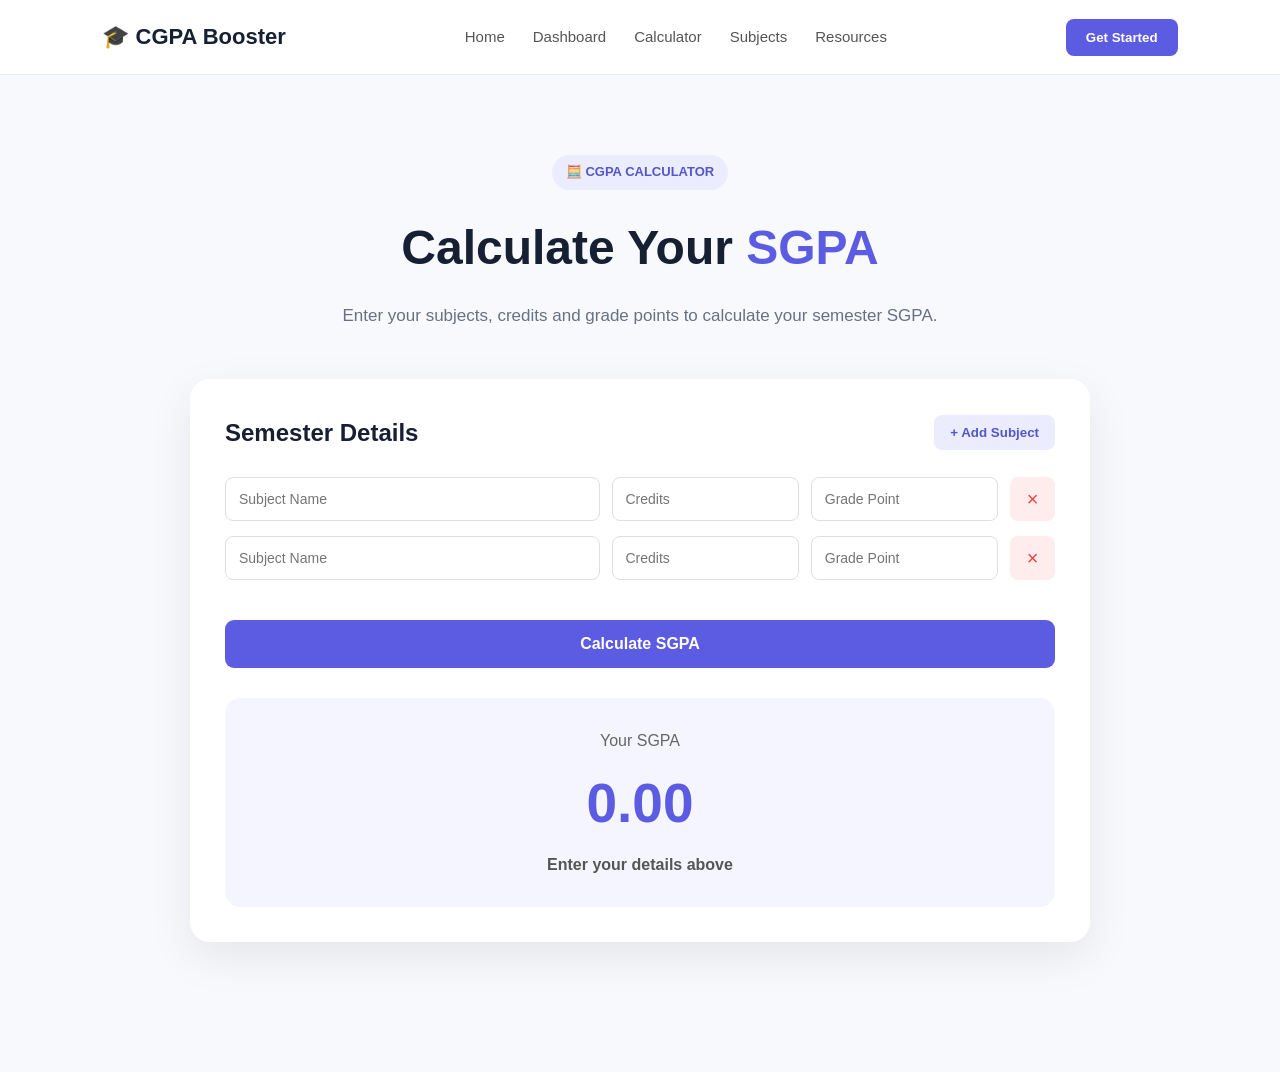
==== calculator.html @ f1c22b61 "commit changes" ====
<!DOCTYPE html>
<html lang="en">

<head>
    <meta charset="UTF-8">
    <meta name="viewport" content="width=device-width, initial-scale=1.0">

    <title>CGPA Calculator | CGPA Booster</title>

    <link rel="stylesheet" href="css/style.css">
</head>

<body>

    <!-- Navbar -->

    <header class="navbar">

        <div class="logo">
            🎓 CGPA Booster
        </div>

        <nav>
            <a href="index.html">Home</a>
            <a href="dashboard.html">Dashboard</a>
            <a href="calculator.html">Calculator</a>
            <a href="subjects.html">Subjects</a>
            <a href="resources.html">Resources</a>
        </nav>

        <button class="login-btn">
            Get Started
        </button>

    </header>


    <!-- Calculator Section -->

    <section class="calculator-section">

        <div class="calculator-heading">

            <span class="tag">
                🧮 CGPA CALCULATOR
            </span>

            <h1>
                Calculate Your
                <span>SGPA</span>
            </h1>

            <p>
                Enter your subjects, credits and grade points
                to calculate your semester SGPA.
            </p>

        </div>


        <!-- Calculator Card -->

        <div class="calculator-card">

            <div class="input-header">

                <h2>Semester Details</h2>

                <button id="addSubject">
                    + Add Subject
                </button>

            </div>


            <!-- Subjects -->

            <div id="subjectsContainer">

                <div class="subject-row">

                    <input
                        type="text"
                        placeholder="Subject Name"
                        class="subject-name"
                    >

                    <input
                        type="number"
                        placeholder="Credits"
                        class="credits"
                        min="1"
                        max="10"
                    >

                    <input
                        type="number"
                        placeholder="Grade Point"
                        class="grade"
                        min="0"
                        max="10"
                    >

                    <button class="remove-btn">
                        ×
                    </button>

                </div>


                <div class="subject-row">

                    <input
                        type="text"
                        placeholder="Subject Name"
                        class="subject-name"
                    >

                    <input
                        type="number"
                        placeholder="Credits"
                        class="credits"
                        min="1"
                        max="10"
                    >

                    <input
                        type="number"
                        placeholder="Grade Point"
                        class="grade"
                        min="0"
                        max="10"
                    >

                    <button class="remove-btn">
                        ×
                    </button>

                </div>

            </div>


            <!-- Calculate Button -->

            <button
                class="calculate-btn"
                id="calculateBtn"
            >
                Calculate SGPA
            </button>


            <!-- Result -->

            <div
                class="result-box"
                id="resultBox"
            >

                <p>Your SGPA</p>

                <h2 id="sgpaResult">
                    0.00
                </h2>

                <span id="performanceText">
                    Enter your details above
                </span>

            </div>

        </div>

    </section>


    <script src="js/calculator.js"></script>

</body>

</html>
---- css/style.css ----
* {
    margin: 0;
    padding: 0;
    box-sizing: border-box;
}

body {
    font-family: Arial, sans-serif;
    background: #f7f9fc;
    color: #172033;
    line-height: 1.6;
}


/* Navbar */

.navbar {
    height: 75px;
    padding: 0 8%;
    display: flex;
    align-items: center;
    justify-content: space-between;
    background: white;
    border-bottom: 1px solid #e8ebf0;
}

.logo {
    font-size: 22px;
    font-weight: 700;
}

nav {
    display: flex;
    gap: 28px;
}

nav a {
    text-decoration: none;
    color: #555;
    font-size: 15px;
    font-weight: 500;
}

nav a:hover {
    color: #5b5ce2;
}

.login-btn {
    border: none;
    padding: 11px 20px;
    border-radius: 8px;
    background: #5b5ce2;
    color: white;
    font-weight: 600;
    cursor: pointer;
}


/* Hero */

.hero {
    min-height: 620px;
    padding: 90px 8%;
    display: flex;
    align-items: center;
    justify-content: space-between;
    gap: 60px;
}

.hero-content {
    max-width: 620px;
}

.tag {
    display: inline-block;
    background: #ececff;
    color: #5556c9;
    padding: 7px 14px;
    border-radius: 30px;
    font-size: 13px;
    font-weight: 600;
    margin-bottom: 20px;
}

.hero h1 {
    font-size: 60px;
    line-height: 1.1;
    margin-bottom: 25px;
}

.hero h1 span,
.section-heading span {
    color: #5b5ce2;
}

.hero p {
    color: #687083;
    font-size: 18px;
    max-width: 560px;
    margin-bottom: 35px;
}


/* Buttons */

.hero-buttons {
    display: flex;
    gap: 15px;
}

.primary-btn,
.secondary-btn {
    text-decoration: none;
    padding: 14px 24px;
    border-radius: 9px;
    font-weight: 600;
}

.primary-btn {
    background: #5b5ce2;
    color: white;
}

.secondary-btn {
    background: white;
    color: #333;
    border: 1px solid #ddd;
}


/* CGPA Card */

.hero-card {
    width: 380px;
    background: white;
    padding: 30px;
    border-radius: 20px;
    box-shadow: 0 15px 45px rgba(0, 0, 0, 0.08);
}

.card-header {
    display: flex;
    justify-content: space-between;
    color: #70788a;
}

.cgpa-number {
    font-size: 65px;
    font-weight: 700;
    margin: 15px 0;
}

.progress-container {
    height: 10px;
    background: #eceef4;
    border-radius: 10px;
    overflow: hidden;
}

.progress {
    width: 87%;
    height: 100%;
    background: #5b5ce2;
}

.performance {
    margin: 15px 0 25px;
    color: #5556c9;
    font-weight: 600;
}

.stats {
    display: flex;
    justify-content: space-between;
    border-top: 1px solid #eee;
    padding-top: 20px;
}

.stats div {
    display: flex;
    flex-direction: column;
    align-items: center;
}

.stats strong {
    font-size: 22px;
}

.stats small {
    color: #777;
}


/* Features */

.features {
    background: white;
    padding: 90px 8%;
}

.section-heading {
    text-align: center;
    max-width: 650px;
    margin: auto;
}

.section-heading h2 {
    font-size: 38px;
    line-height: 1.2;
    margin-bottom: 15px;
}

.section-heading p {
    color: #6d7483;
}


.feature-grid {
    margin-top: 50px;
    display: grid;
    grid-template-columns: repeat(4, 1fr);
    gap: 22px;
}

.feature-card {
    padding: 28px;
    border: 1px solid #e7e9ef;
    border-radius: 15px;
    transition: 0.3s;
}

.feature-card:hover {
    transform: translateY(-5px);
    box-shadow: 0 12px 30px rgba(0, 0, 0, 0.07);
}

.feature-icon {
    font-size: 32px;
    margin-bottom: 18px;
}

.feature-card h3 {
    margin-bottom: 10px;
}

.feature-card p {
    color: #707788;
    font-size: 14px;
    margin-bottom: 18px;
}

.feature-card a {
    color: #5b5ce2;
    text-decoration: none;
    font-weight: 600;
    font-size: 14px;
}


/* Footer */

footer {
    text-align: center;
    padding: 45px;
    background: #171a2b;
    color: white;
}

footer p {
    color: #b9bdc9;
}

.copyright {
    margin-top: 15px;
    font-size: 13px;
}


/* Responsive */

@media (max-width: 900px) {

    nav {
        display: none;
    }

    .hero {
        flex-direction: column;
        text-align: center;
    }

    .hero p {
        margin-left: auto;
        margin-right: auto;
    }

    .hero-buttons {
        justify-content: center;
    }

    .feature-grid {
        grid-template-columns: repeat(2, 1fr);
    }
}


@media (max-width: 600px) {

    .hero h1 {
        font-size: 42px;
    }

    .hero-card {
        width: 100%;
    }

    .feature-grid {
        grid-template-columns: 1fr;
    }

}
/* =========================
   CGPA CALCULATOR
========================= */

.calculator-section {
    min-height: 800px;
    padding: 80px 8%;
    background: #f7f9fc;
}

.calculator-heading {
    text-align: center;
    max-width: 650px;
    margin: auto;
}

.calculator-heading h1 {
    font-size: 48px;
    margin-bottom: 15px;
}

.calculator-heading h1 span {
    color: #5b5ce2;
}

.calculator-heading p {
    color: #687083;
    font-size: 17px;
}


/* Calculator Card */

.calculator-card {
    max-width: 900px;
    margin: 50px auto;
    background: white;
    padding: 35px;
    border-radius: 20px;
    box-shadow: 0 15px 45px rgba(0, 0, 0, 0.08);
}

.input-header {
    display: flex;
    align-items: center;
    justify-content: space-between;
    margin-bottom: 25px;
}

.input-header h2 {
    font-size: 24px;
}

#addSubject {
    border: none;
    background: #ececff;
    color: #5556c9;
    padding: 10px 16px;
    border-radius: 8px;
    font-weight: 600;
    cursor: pointer;
}


/* Subject Row */

.subject-row {
    display: grid;
    grid-template-columns: 2fr 1fr 1fr 45px;
    gap: 12px;
    margin-bottom: 15px;
}

.subject-row input {
    width: 100%;
    padding: 13px;
    border: 1px solid #dddfe7;
    border-radius: 8px;
    outline: none;
    font-size: 14px;
}

.subject-row input:focus {
    border-color: #5b5ce2;
}


/* Remove Button */

.remove-btn {
    border: none;
    background: #ffecec;
    color: #e44;
    border-radius: 8px;
    font-size: 20px;
    cursor: pointer;
}


/* Calculate */

.calculate-btn {
    width: 100%;
    margin-top: 25px;
    padding: 15px;
    border: none;
    border-radius: 9px;
    background: #5b5ce2;
    color: white;
    font-size: 16px;
    font-weight: 600;
    cursor: pointer;
}

.calculate-btn:hover {
    opacity: 0.9;
}


/* Result */

.result-box {
    margin-top: 30px;
    padding: 30px;
    text-align: center;
    background: #f5f5ff;
    border-radius: 15px;
}

.result-box p {
    color: #666;
    margin-bottom: 5px;
}

.result-box h2 {
    font-size: 55px;
    color: #5b5ce2;
    margin: 5px 0;
}

.result-box span {
    color: #555;
    font-weight: 600;
}


/* Mobile */

@media (max-width: 700px) {

    .calculator-card {
        padding: 20px;
    }

    .subject-row {
        grid-template-columns: 1fr;
    }

    .remove-btn {
        height: 40px;
    }

    .calculator-heading h1 {
        font-size: 38px;
    }

}
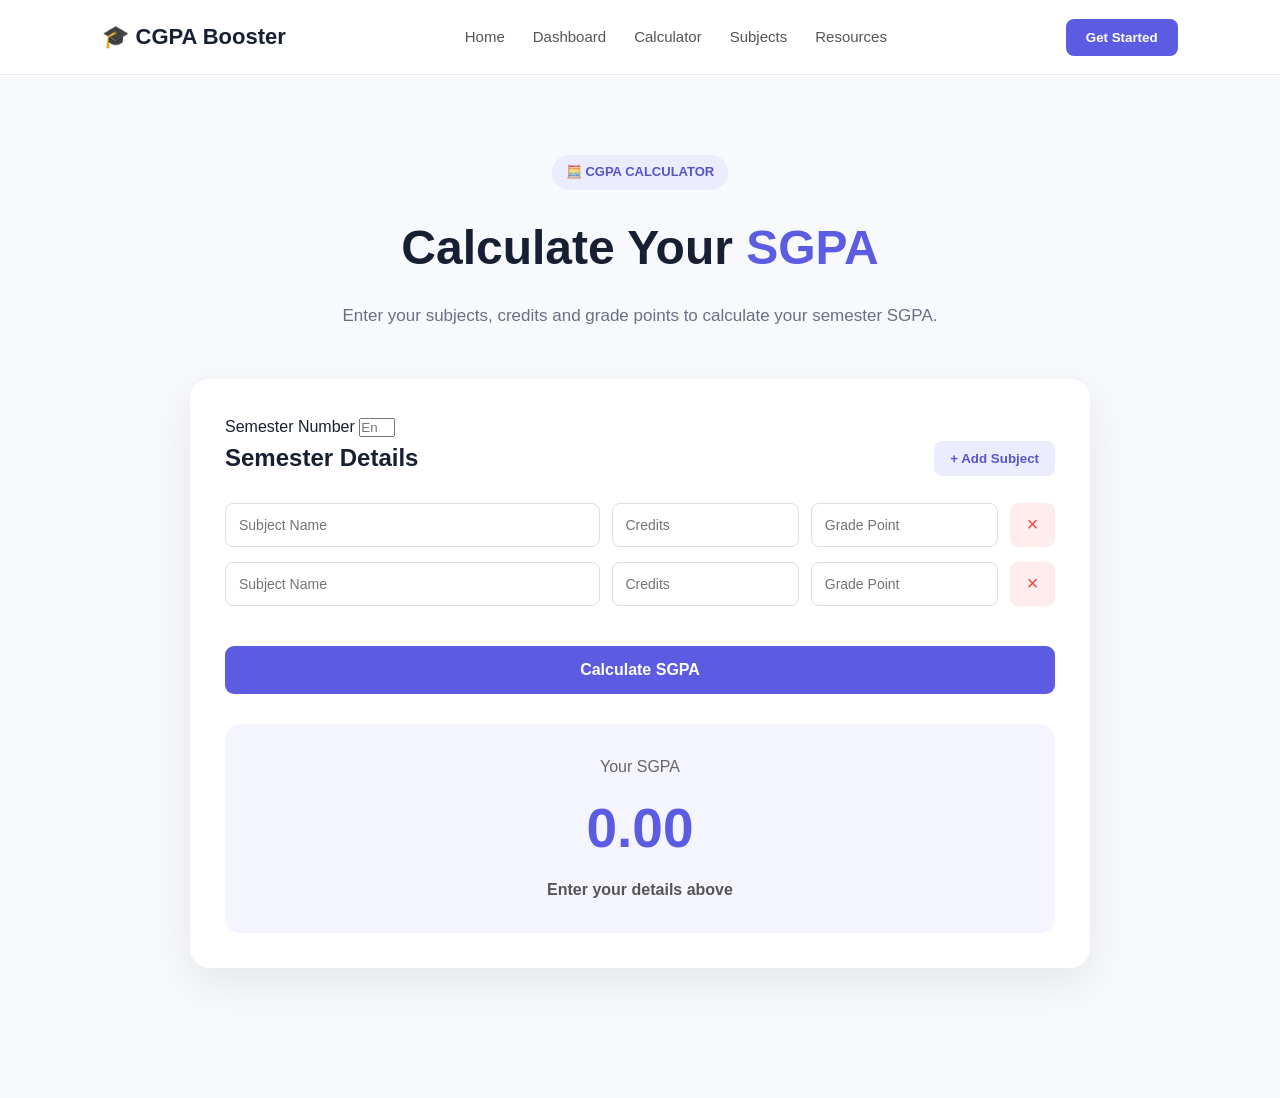
==== commit 1986f84f: "changes" ====
--- a/calculator.html
+++ b/calculator.html
@@ -61,6 +61,21 @@
         <!-- Calculator Card -->
 
         <div class="calculator-card">
+            <div class="semester-input">
+
+    <label for="semesterNumber">
+        Semester Number
+    </label>
+
+    <input
+        type="number"
+        id="semesterNumber"
+        placeholder="Enter semester (1-8)"
+        min="1"
+        max="8"
+    >
+
+</div>
 
             <div class="input-header">
 
--- a/css/style.css
+++ b/css/style.css
@@ -3,17 +3,12 @@
     padding: 0;
     box-sizing: border-box;
 }
-
 body {
     font-family: Arial, sans-serif;
     background: #f7f9fc;
     color: #172033;
     line-height: 1.6;
 }
-
-
-/* Navbar */
-
 .navbar {
     height: 75px;
     padding: 0 8%;
@@ -23,28 +18,23 @@
     background: white;
     border-bottom: 1px solid #e8ebf0;
 }
-
 .logo {
     font-size: 22px;
     font-weight: 700;
 }
-
 nav {
     display: flex;
     gap: 28px;
 }
-
 nav a {
     text-decoration: none;
     color: #555;
     font-size: 15px;
     font-weight: 500;
 }
-
 nav a:hover {
     color: #5b5ce2;
 }
-
 .login-btn {
     border: none;
     padding: 11px 20px;
@@ -54,10 +44,6 @@
     font-weight: 600;
     cursor: pointer;
 }
-
-
-/* Hero */
-
 .hero {
     min-height: 620px;
     padding: 90px 8%;
@@ -66,11 +52,9 @@
     justify-content: space-between;
     gap: 60px;
 }
-
 .hero-content {
     max-width: 620px;
 }
-
 .tag {
     display: inline-block;
     background: #ececff;
@@ -81,33 +65,25 @@
     font-weight: 600;
     margin-bottom: 20px;
 }
-
 .hero h1 {
     font-size: 60px;
     line-height: 1.1;
     margin-bottom: 25px;
 }
-
 .hero h1 span,
 .section-heading span {
     color: #5b5ce2;
 }
-
 .hero p {
     color: #687083;
     font-size: 18px;
     max-width: 560px;
     margin-bottom: 35px;
 }
-
-
-/* Buttons */
-
 .hero-buttons {
     display: flex;
     gap: 15px;
 }
-
 .primary-btn,
 .secondary-btn {
     text-decoration: none;
@@ -115,21 +91,15 @@
     border-radius: 9px;
     font-weight: 600;
 }
-
 .primary-btn {
     background: #5b5ce2;
     color: white;
 }
-
 .secondary-btn {
     background: white;
     color: #333;
     border: 1px solid #ddd;
 }
-
-
-/* CGPA Card */
-
 .hero-card {
     width: 380px;
     background: white;
@@ -137,147 +107,113 @@
     border-radius: 20px;
     box-shadow: 0 15px 45px rgba(0, 0, 0, 0.08);
 }
-
 .card-header {
     display: flex;
     justify-content: space-between;
     color: #70788a;
 }
-
 .cgpa-number {
     font-size: 65px;
     font-weight: 700;
     margin: 15px 0;
 }
-
 .progress-container {
     height: 10px;
     background: #eceef4;
     border-radius: 10px;
     overflow: hidden;
 }
-
 .progress {
     width: 87%;
     height: 100%;
     background: #5b5ce2;
 }
-
 .performance {
     margin: 15px 0 25px;
     color: #5556c9;
     font-weight: 600;
 }
-
 .stats {
     display: flex;
     justify-content: space-between;
     border-top: 1px solid #eee;
     padding-top: 20px;
 }
-
 .stats div {
     display: flex;
     flex-direction: column;
     align-items: center;
 }
-
 .stats strong {
     font-size: 22px;
 }
-
 .stats small {
     color: #777;
 }
-
-
-/* Features */
-
 .features {
     background: white;
     padding: 90px 8%;
 }
-
 .section-heading {
     text-align: center;
     max-width: 650px;
     margin: auto;
 }
-
 .section-heading h2 {
     font-size: 38px;
     line-height: 1.2;
     margin-bottom: 15px;
 }
-
 .section-heading p {
     color: #6d7483;
 }
-
-
 .feature-grid {
     margin-top: 50px;
     display: grid;
     grid-template-columns: repeat(4, 1fr);
     gap: 22px;
 }
-
 .feature-card {
     padding: 28px;
     border: 1px solid #e7e9ef;
     border-radius: 15px;
     transition: 0.3s;
 }
-
 .feature-card:hover {
     transform: translateY(-5px);
     box-shadow: 0 12px 30px rgba(0, 0, 0, 0.07);
 }
-
 .feature-icon {
     font-size: 32px;
     margin-bottom: 18px;
 }
-
 .feature-card h3 {
     margin-bottom: 10px;
 }
-
 .feature-card p {
     color: #707788;
     font-size: 14px;
     margin-bottom: 18px;
 }
-
 .feature-card a {
     color: #5b5ce2;
     text-decoration: none;
     font-weight: 600;
     font-size: 14px;
 }
-
-
-/* Footer */
-
 footer {
     text-align: center;
     padding: 45px;
     background: #171a2b;
     color: white;
 }
-
 footer p {
     color: #b9bdc9;
 }
-
 .copyright {
     margin-top: 15px;
     font-size: 13px;
 }
-
-
-/* Responsive */
-
 @media (max-width: 900px) {
 
     nav {
@@ -302,8 +238,6 @@
         grid-template-columns: repeat(2, 1fr);
     }
 }
-
-
 @media (max-width: 600px) {
 
     .hero h1 {
@@ -319,39 +253,27 @@
     }
 
 }
-/* =========================
-   CGPA CALCULATOR
-========================= */
-
 .calculator-section {
     min-height: 800px;
     padding: 80px 8%;
     background: #f7f9fc;
 }
-
 .calculator-heading {
     text-align: center;
     max-width: 650px;
     margin: auto;
 }
-
 .calculator-heading h1 {
     font-size: 48px;
     margin-bottom: 15px;
 }
-
 .calculator-heading h1 span {
     color: #5b5ce2;
 }
-
 .calculator-heading p {
     color: #687083;
     font-size: 17px;
 }
-
-
-/* Calculator Card */
-
 .calculator-card {
     max-width: 900px;
     margin: 50px auto;
@@ -360,18 +282,15 @@
     border-radius: 20px;
     box-shadow: 0 15px 45px rgba(0, 0, 0, 0.08);
 }
-
 .input-header {
     display: flex;
     align-items: center;
     justify-content: space-between;
     margin-bottom: 25px;
 }
-
 .input-header h2 {
     font-size: 24px;
 }
-
 #addSubject {
     border: none;
     background: #ececff;
@@ -381,17 +300,12 @@
     font-weight: 600;
     cursor: pointer;
 }
-
-
-/* Subject Row */
-
 .subject-row {
     display: grid;
     grid-template-columns: 2fr 1fr 1fr 45px;
     gap: 12px;
     margin-bottom: 15px;
 }
-
 .subject-row input {
     width: 100%;
     padding: 13px;
@@ -400,14 +314,9 @@
     outline: none;
     font-size: 14px;
 }
-
 .subject-row input:focus {
     border-color: #5b5ce2;
 }
-
-
-/* Remove Button */
-
 .remove-btn {
     border: none;
     background: #ffecec;
@@ -416,10 +325,6 @@
     font-size: 20px;
     cursor: pointer;
 }
-
-
-/* Calculate */
-
 .calculate-btn {
     width: 100%;
     margin-top: 25px;
@@ -436,10 +341,6 @@
 .calculate-btn:hover {
     opacity: 0.9;
 }
-
-
-/* Result */
-
 .result-box {
     margin-top: 30px;
     padding: 30px;
@@ -447,12 +348,10 @@
     background: #f5f5ff;
     border-radius: 15px;
 }
-
 .result-box p {
     color: #666;
     margin-bottom: 5px;
 }
-
 .result-box h2 {
     font-size: 55px;
     color: #5b5ce2;
@@ -485,4 +384,154 @@
         font-size: 38px;
     }
 
+}
+.dashboard {
+    padding: 70px 8%;
+    background: #f7f9fc;
+    min-height: 900px;
+}
+.dashboard-heading {
+    display: flex;
+    justify-content: space-between;
+    align-items: center;
+    gap: 30px;
+    margin-bottom: 45px;
+}
+.dashboard-heading h1 {
+    font-size: 45px;
+    line-height: 1.2;
+    margin-bottom: 12px;
+}
+.dashboard-heading h1 span {
+    color: #5b5ce2;
+}
+.dashboard-heading p {
+    color: #687083;
+}
+.dashboard-cards {
+    display: grid;
+    grid-template-columns: repeat(4, 1fr);
+    gap: 20px;
+}
+
+.dashboard-card {
+    background: white;
+    padding: 25px;
+    border-radius: 16px;
+    border: 1px solid #e7e9ef;
+}
+
+.dashboard-icon {
+    font-size: 28px;
+    margin-bottom: 18px;
+}
+.dashboard-card p {
+    color: #707788;
+    margin-bottom: 5px;
+}
+.dashboard-card h2 {
+    font-size: 35px;
+    margin-bottom: 3px;
+}
+.dashboard-card small {
+    color: #8a91a0;
+}
+.performance-section {
+    background: white;
+    padding: 30px;
+    border-radius: 18px;
+    margin-top: 30px;
+}
+.section-title {
+    margin-bottom: 25px;
+}
+.section-title h2 {
+    font-size: 24px;
+}
+.section-title p {
+    color: #777;
+}
+.semester-table {
+    width: 100%;
+}
+.table-header,
+.table-row {
+    display: grid;
+    grid-template-columns: 2fr 1fr 1fr 1fr;
+    align-items: center;
+    padding: 17px 15px;
+}
+.table-header {
+    background: #f5f5ff;
+    color: #666;
+    font-weight: 600;
+    border-radius: 8px;
+}
+.table-row {
+    border-bottom: 1px solid #eee;
+}
+.table-row strong {
+    color: #5b5ce2;
+}
+.status {
+    color: #4b9b68;
+    font-weight: 600;
+}
+.excellent {
+    color: #5b5ce2;
+}
+.goal-card {
+    margin-top: 30px;
+    padding: 30px;
+    background: white;
+    border-radius: 18px;
+    display: flex;
+    justify-content: space-between;
+    align-items: center;
+    border: 1px solid #e7e9ef;
+}
+.goal-card h2 {
+    margin: 5px 0;
+}
+.goal-card p {
+    color: #707788;
+}
+.goal-number {
+    font-size: 55px;
+    font-weight: 700;
+    color: #5b5ce2;
+}
+.goal-number small {
+    font-size: 18px;
+    color: #777;
+}
+@media (max-width: 1000px) {
+    .dashboard-cards {
+        grid-template-columns: repeat(2, 1fr);
+    }
+}
+@media (max-width: 700px) {
+    .dashboard {
+        padding: 50px 5%;
+    }
+    .dashboard-heading {
+        flex-direction: column;
+        align-items: flex-start;
+    }
+    .dashboard-heading h1 {
+        font-size: 36px;
+    }
+    .dashboard-cards {
+        grid-template-columns: 1fr;
+    }
+    .table-header,
+    .table-row {
+        grid-template-columns: 1.5fr 1fr 1fr 1fr;
+        font-size: 13px;
+    }
+    .goal-card {
+        flex-direction: column;
+        align-items: flex-start;
+        gap: 20px;
+    }
 }
